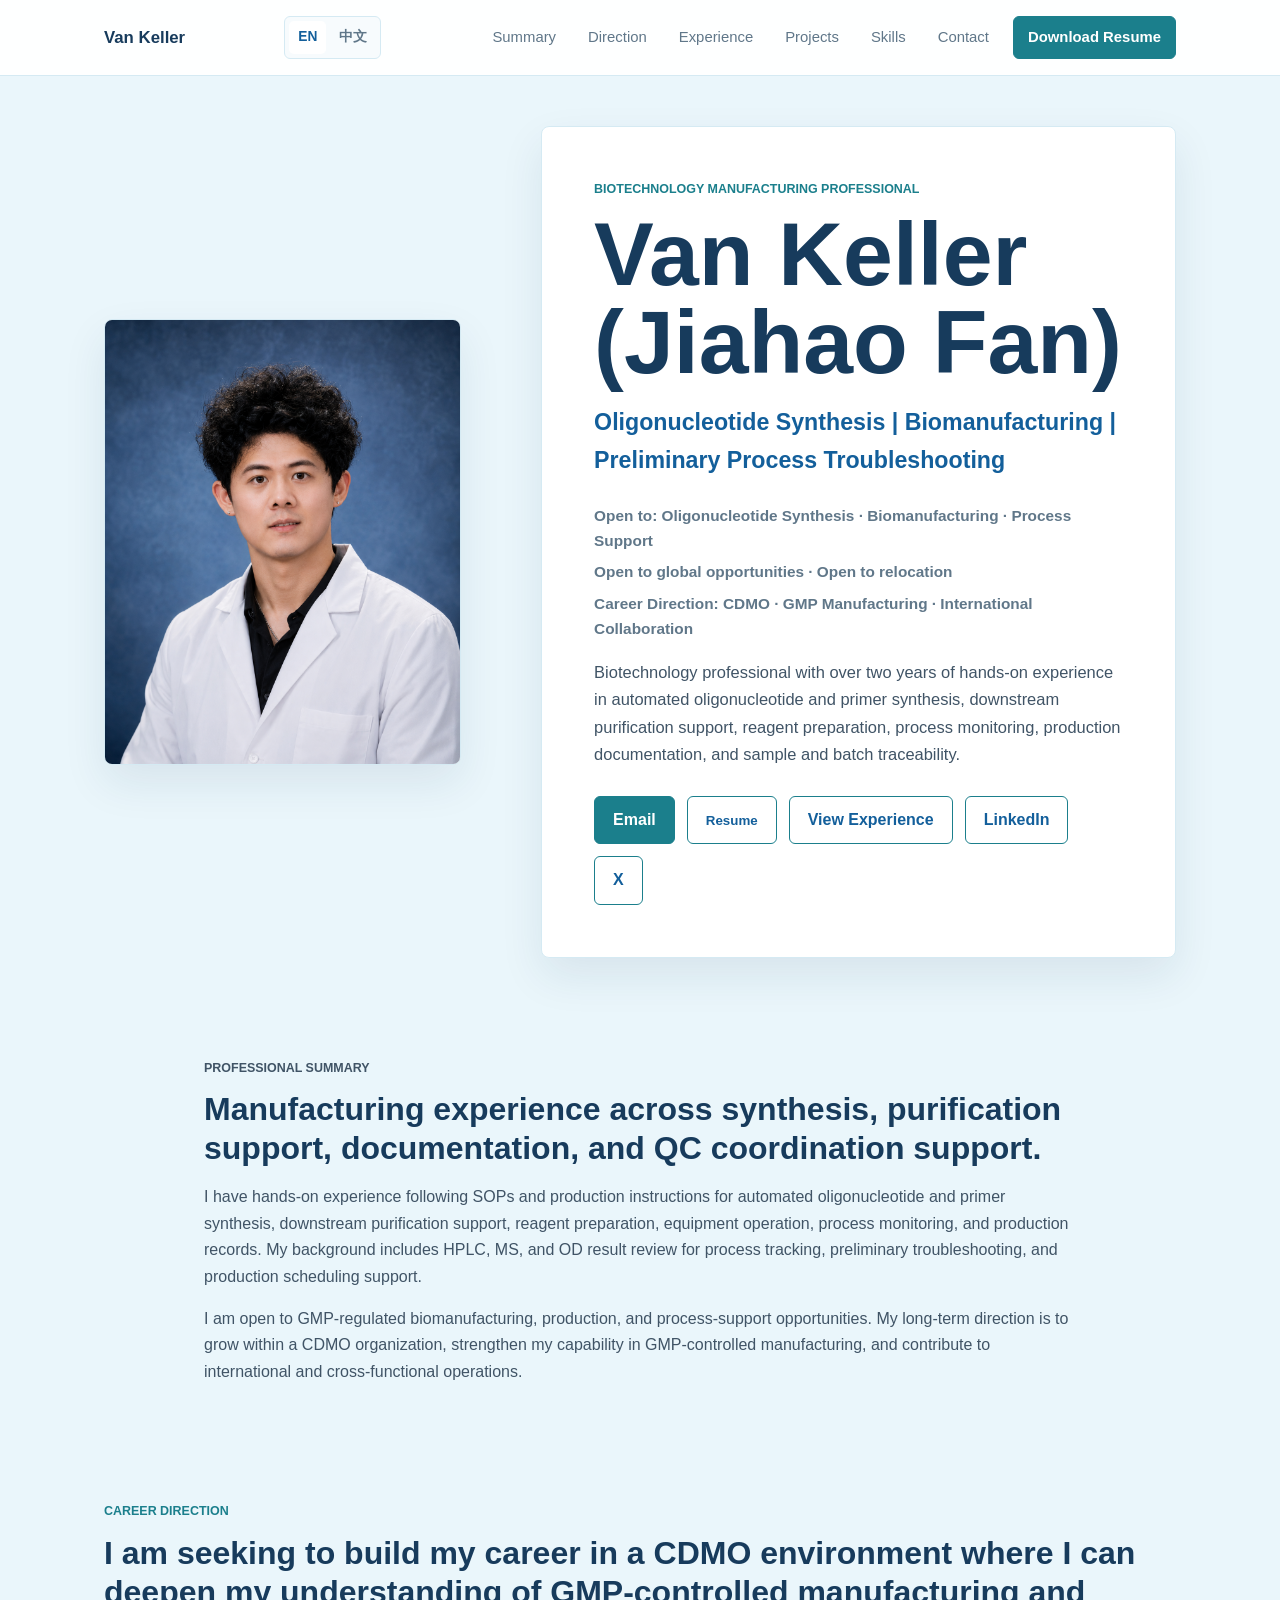
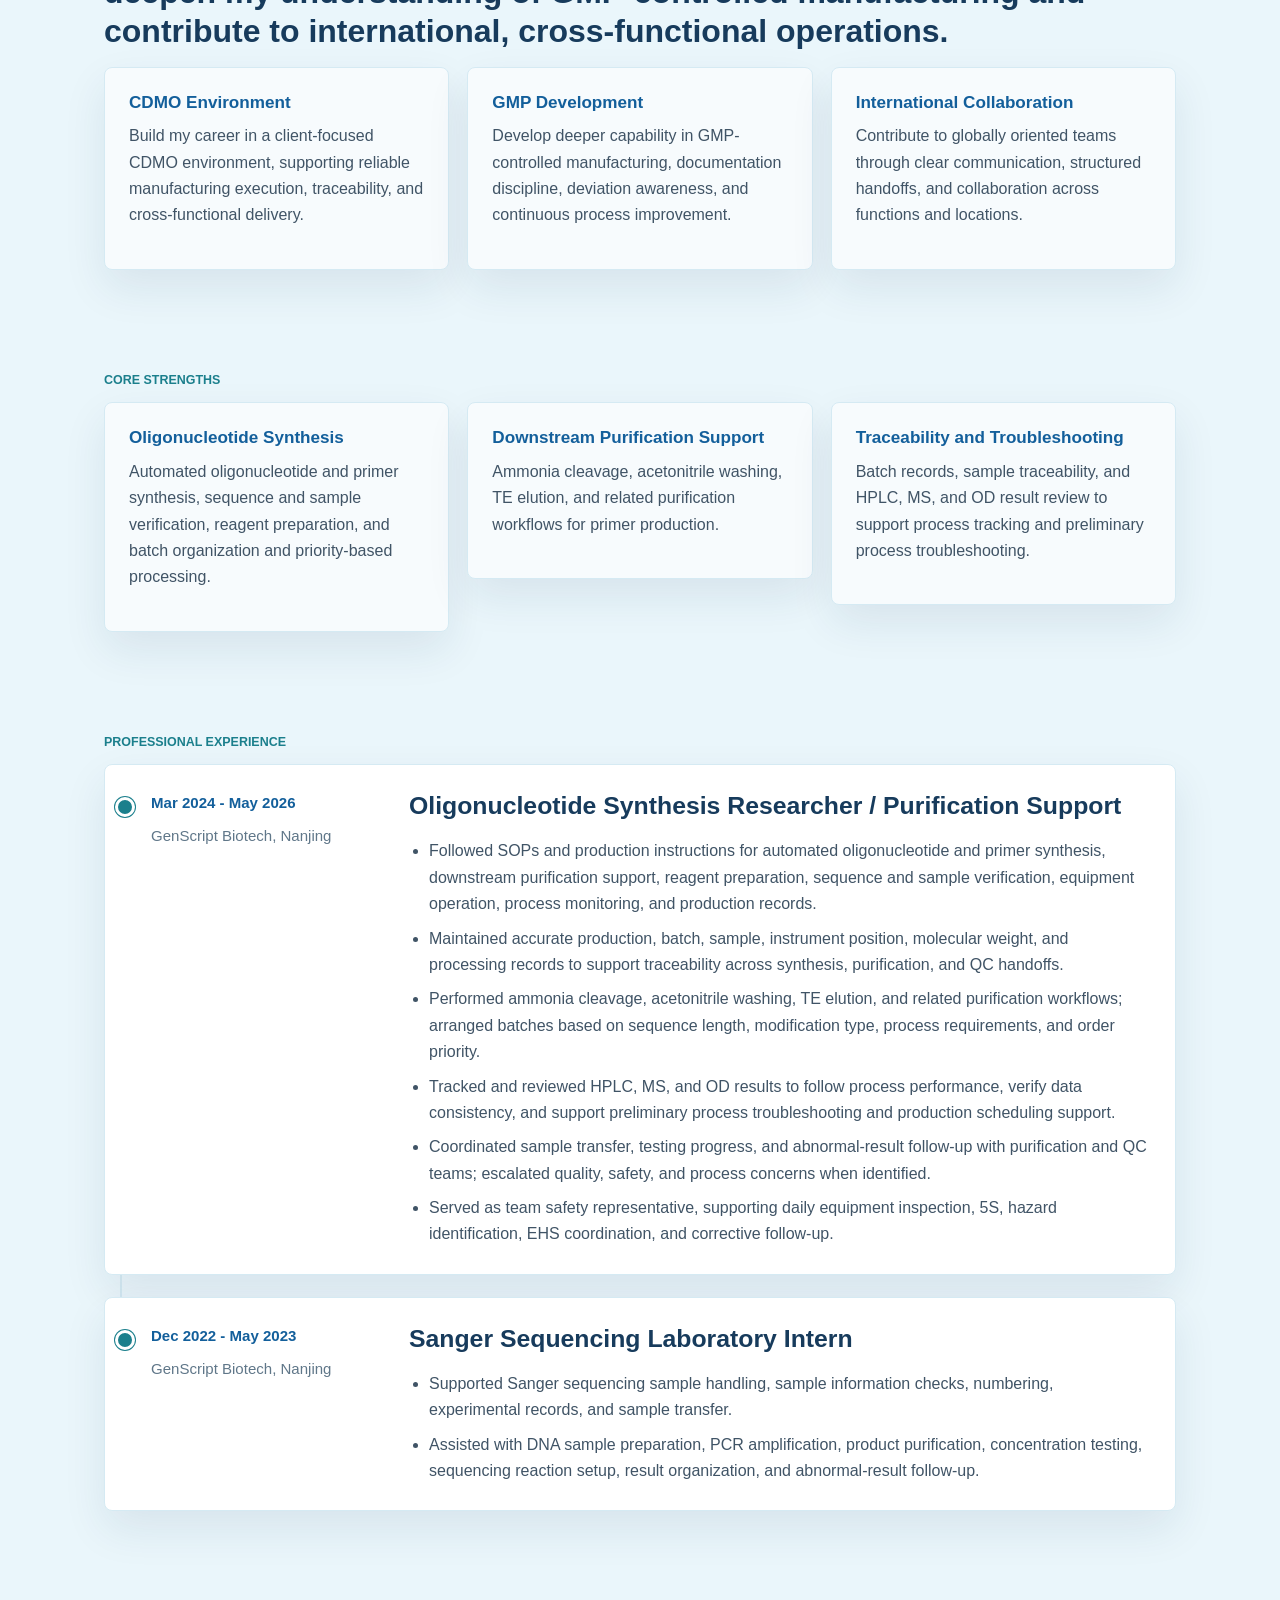
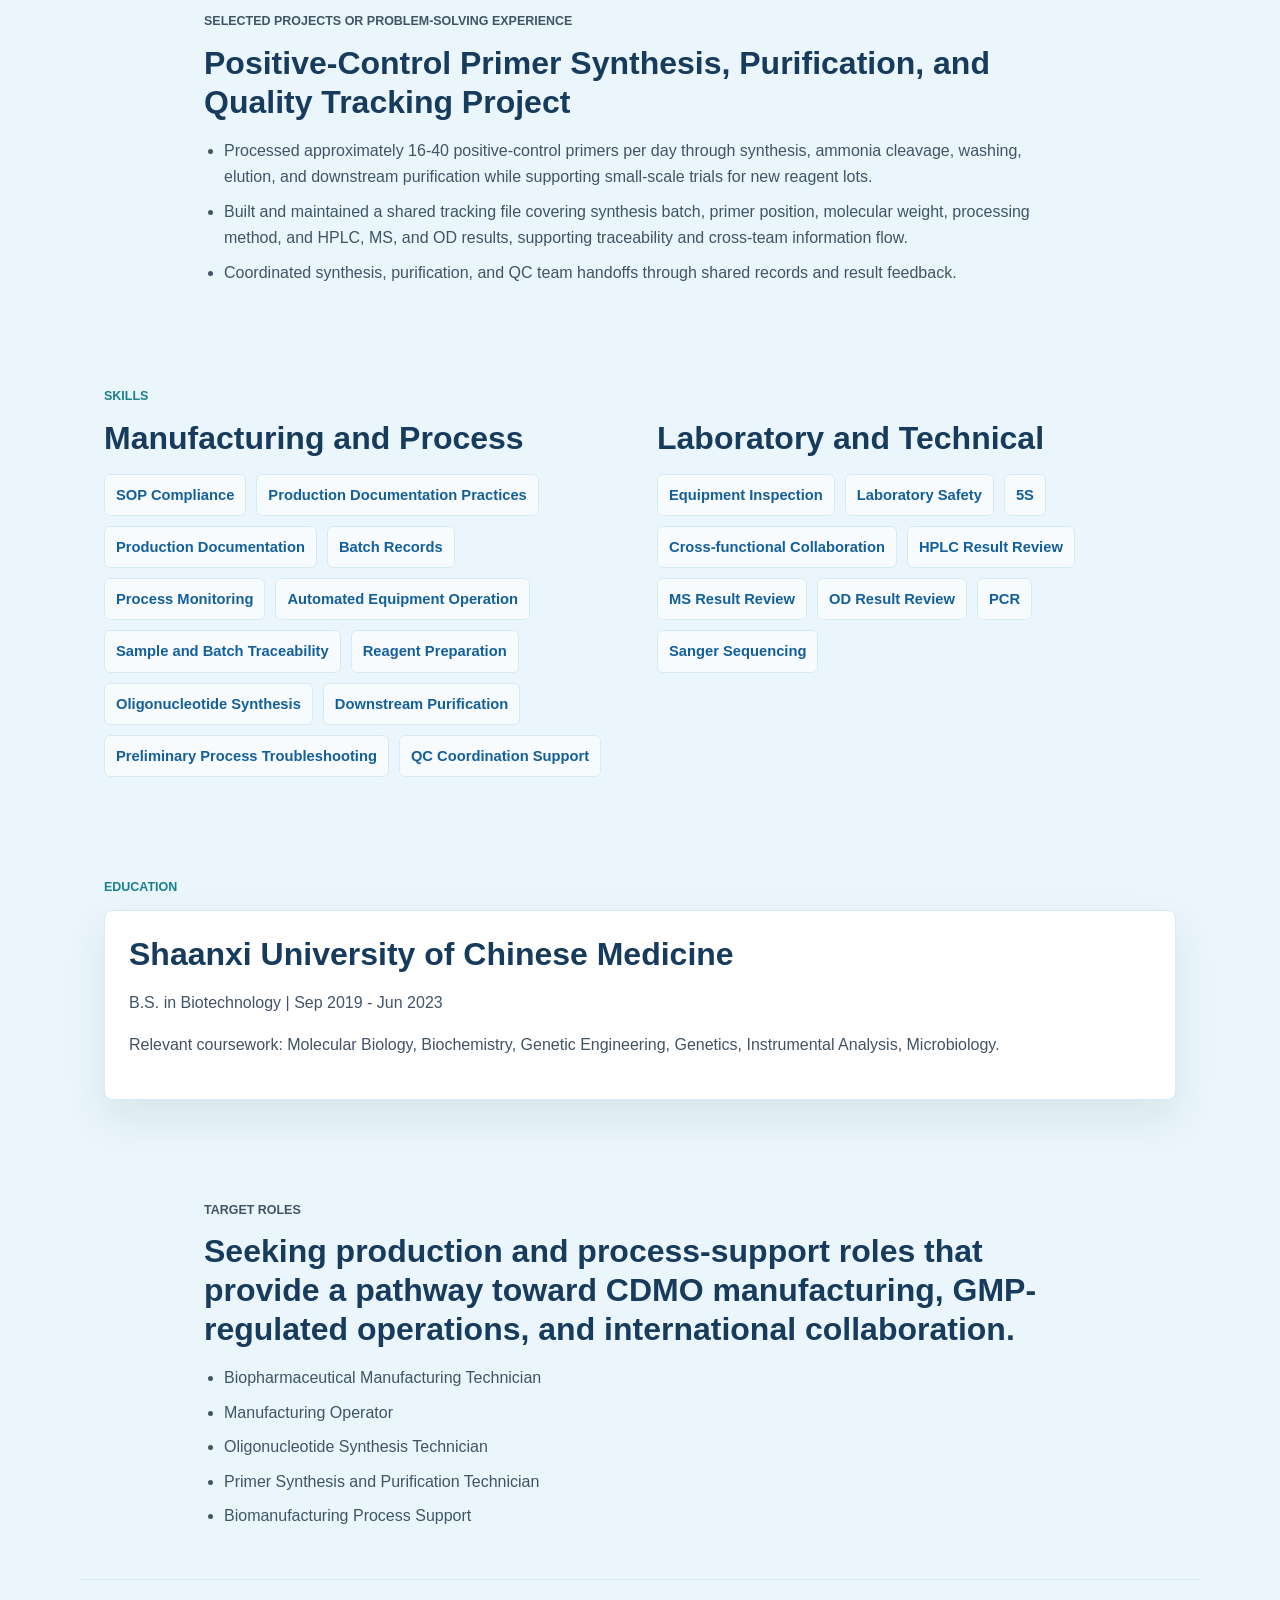
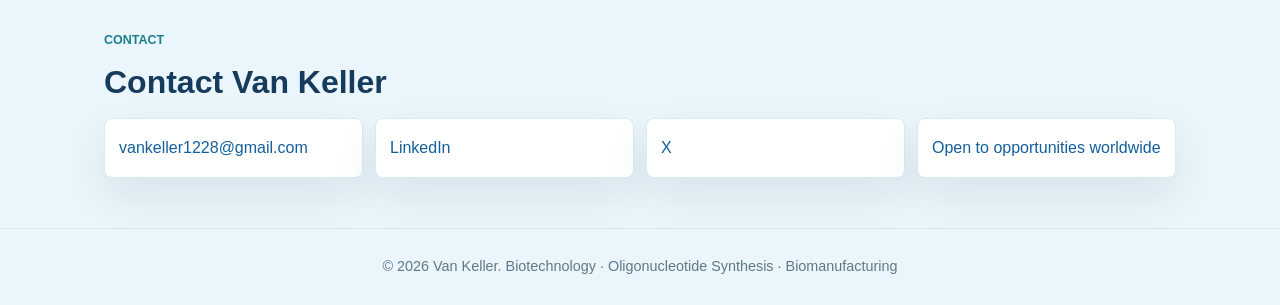
==== index.html @ 10fc8cb0 "Publish professional career website" ====
<!DOCTYPE html>
<html lang="en">
<head>
  <meta charset="UTF-8">
  <meta name="viewport" content="width=device-width, initial-scale=1.0">
  <meta name="description" content="Biotechnology professional with hands-on experience in oligonucleotide synthesis and purification support, seeking CDMO, GMP manufacturing, and international collaboration opportunities.">
  <title>Van Keller | Oligonucleotide Synthesis &amp; Biotechnology Manufacturing</title>
  <link rel="stylesheet" href="styles.css">
</head>
<body>
  <header class="site-header">
    <a class="brand" href="#top" aria-label="Van Keller home">Van Keller</a>
    <div class="language-switch" aria-label="Language switch">
      <a href="index.html" aria-current="page">EN</a>
      <a href="zh.html">中文</a>
    </div>
    <button class="menu-toggle" type="button" aria-expanded="false" aria-controls="primary-navigation">
      <span class="menu-toggle-lines" aria-hidden="true"></span>
      <span class="menu-toggle-text">Menu</span>
    </button>
    <div class="header-actions">
      <nav class="site-nav" id="primary-navigation" aria-label="Primary navigation">
        <a href="#summary">Summary</a>
        <a href="#career-direction">Direction</a>
        <a href="#experience">Experience</a>
        <a href="#projects">Projects</a>
        <a href="#skills">Skills</a>
        <a href="#contact">Contact</a>
      </nav>
      <div class="resume-menu-wrap">
        <button class="nav-resume-button" type="button" aria-expanded="false" aria-controls="resume-menu" data-resume-trigger>
          Download Resume
        </button>
        <div class="resume-menu" id="resume-menu" hidden>
          <a href="assets/resume/Van_Keller_Resume_EN.pdf" download>Download English Resume</a>
          <a href="assets/resume/Van_Keller_Resume_CN.pdf" download>下载中文简历</a>
        </div>
      </div>
      <noscript>
        <a class="nav-resume-button" href="assets/resume/Van_Keller_Resume_EN.pdf" download>Download English Resume</a>
      </noscript>
    </div>
  </header>

  <main id="top">
    <section class="hero section reveal">
      <figure class="hero-photo-frame">
        <img class="hero-photo" src="assets/images/van-keller-profile.png" width="1122" height="1402" alt="Van Keller professional portrait">
      </figure>
      <div class="hero-content">
        <p class="eyebrow">Biotechnology Manufacturing Professional</p>
        <h1>Van Keller (Jiahao Fan)</h1>
        <p class="hero-position">Oligonucleotide Synthesis | Biomanufacturing | Preliminary Process Troubleshooting</p>
        <div class="hero-availability" aria-label="Availability">
          <span>Open to: Oligonucleotide Synthesis · Biomanufacturing · Process Support</span>
          <span>Open to global opportunities · Open to relocation</span>
          <span>Career Direction: CDMO · GMP Manufacturing · International Collaboration</span>
        </div>
        <p class="hero-copy">
          Biotechnology professional with over two years of hands-on experience in automated oligonucleotide and primer synthesis, downstream purification support, reagent preparation, process monitoring, production documentation, and sample and batch traceability.
        </p>
        <div class="hero-actions" aria-label="Contact links">
          <a class="button primary" href="mailto:vankeller1228@gmail.com">Email</a>
          <button class="button secondary" type="button" aria-expanded="false" aria-controls="resume-menu" data-resume-trigger>Resume</button>
          <a class="button secondary" href="#experience">View Experience</a>
          <a class="button secondary" href="https://www.linkedin.com/in/van-keller-2a7b36410" target="_blank" rel="noopener noreferrer">LinkedIn</a>
          <a class="button secondary" href="https://x.com/VanKeller1228" target="_blank" rel="noopener noreferrer">X</a>
        </div>
      </div>
    </section>

    <section id="summary" class="section narrow reveal">
      <p class="section-label">Professional Summary</p>
      <h2>Manufacturing experience across synthesis, purification support, documentation, and QC coordination support.</h2>
      <p>
        I have hands-on experience following SOPs and production instructions for automated oligonucleotide and primer synthesis, downstream purification support, reagent preparation, equipment operation, process monitoring, and production records. My background includes HPLC, MS, and OD result review for process tracking, preliminary troubleshooting, and production scheduling support.
      </p>
      <p>
        I am open to GMP-regulated biomanufacturing, production, and process-support opportunities. My long-term direction is to grow within a CDMO organization, strengthen my capability in GMP-controlled manufacturing, and contribute to international and cross-functional operations.
      </p>
    </section>

    <section id="career-direction" class="section reveal">
      <p class="section-label">Career Direction</p>
      <h2>I am seeking to build my career in a CDMO environment where I can deepen my understanding of GMP-controlled manufacturing and contribute to international, cross-functional operations.</h2>
      <div class="strength-grid">
        <article>
          <h3>CDMO Environment</h3>
          <p>Build my career in a client-focused CDMO environment, supporting reliable manufacturing execution, traceability, and cross-functional delivery.</p>
        </article>
        <article>
          <h3>GMP Development</h3>
          <p>Develop deeper capability in GMP-controlled manufacturing, documentation discipline, deviation awareness, and continuous process improvement.</p>
        </article>
        <article>
          <h3>International Collaboration</h3>
          <p>Contribute to globally oriented teams through clear communication, structured handoffs, and collaboration across functions and locations.</p>
        </article>
      </div>
    </section>

    <section class="section reveal">
      <p class="section-label">Core Strengths</p>
      <div class="strength-grid">
        <article>
          <h3>Oligonucleotide Synthesis</h3>
          <p>Automated oligonucleotide and primer synthesis, sequence and sample verification, reagent preparation, and batch organization and priority-based processing.</p>
        </article>
        <article>
          <h3>Downstream Purification Support</h3>
          <p>Ammonia cleavage, acetonitrile washing, TE elution, and related purification workflows for primer production.</p>
        </article>
        <article>
          <h3>Traceability and Troubleshooting</h3>
          <p>Batch records, sample traceability, and HPLC, MS, and OD result review to support process tracking and preliminary process troubleshooting.</p>
        </article>
      </div>
    </section>

    <section id="experience" class="section reveal">
      <p class="section-label">Professional Experience</p>
      <div class="timeline">
        <article class="timeline-item">
          <div class="timeline-meta">
            <span>Mar 2024 - May 2026</span>
            <span>GenScript Biotech, Nanjing</span>
          </div>
          <div>
            <!-- TODO: Confirm official English job title before final publication. -->
            <h2>Oligonucleotide Synthesis Researcher / Purification Support</h2>
            <ul>
              <li>Followed SOPs and production instructions for automated oligonucleotide and primer synthesis, downstream purification support, reagent preparation, sequence and sample verification, equipment operation, process monitoring, and production records.</li>
              <li>Maintained accurate production, batch, sample, instrument position, molecular weight, and processing records to support traceability across synthesis, purification, and QC handoffs.</li>
              <li>Performed ammonia cleavage, acetonitrile washing, TE elution, and related purification workflows; arranged batches based on sequence length, modification type, process requirements, and order priority.</li>
              <li>Tracked and reviewed HPLC, MS, and OD results to follow process performance, verify data consistency, and support preliminary process troubleshooting and production scheduling support.</li>
              <li>Coordinated sample transfer, testing progress, and abnormal-result follow-up with purification and QC teams; escalated quality, safety, and process concerns when identified.</li>
              <li>Served as team safety representative, supporting daily equipment inspection, 5S, hazard identification, EHS coordination, and corrective follow-up.</li>
            </ul>
          </div>
        </article>

        <article class="timeline-item">
          <div class="timeline-meta">
            <span>Dec 2022 - May 2023</span>
            <span>GenScript Biotech, Nanjing</span>
          </div>
          <div>
            <!-- TODO: Confirm official English job title before final publication. -->
            <h2>Sanger Sequencing Laboratory Intern</h2>
            <ul>
              <li>Supported Sanger sequencing sample handling, sample information checks, numbering, experimental records, and sample transfer.</li>
              <li>Assisted with DNA sample preparation, PCR amplification, product purification, concentration testing, sequencing reaction setup, result organization, and abnormal-result follow-up.</li>
            </ul>
          </div>
        </article>
      </div>
    </section>

    <section id="projects" class="section narrow reveal">
      <p class="section-label">Selected Projects or Problem-Solving Experience</p>
      <h2>Positive-Control Primer Synthesis, Purification, and Quality Tracking Project</h2>
      <ul>
        <li>Processed approximately 16-40 positive-control primers per day through synthesis, ammonia cleavage, washing, elution, and downstream purification while supporting small-scale trials for new reagent lots.</li>
        <li>Built and maintained a shared tracking file covering synthesis batch, primer position, molecular weight, processing method, and HPLC, MS, and OD results, supporting traceability and cross-team information flow.</li>
        <li>Coordinated synthesis, purification, and QC team handoffs through shared records and result feedback.</li>
      </ul>
    </section>

    <section id="skills" class="section reveal">
      <p class="section-label">Skills</p>
      <div class="skill-columns">
        <div>
          <h2>Manufacturing and Process</h2>
          <ul class="tag-list">
            <li>SOP Compliance</li>
            <li>Production Documentation Practices</li>
            <li>Production Documentation</li>
            <li>Batch Records</li>
            <li>Process Monitoring</li>
            <li>Automated Equipment Operation</li>
            <li>Sample and Batch Traceability</li>
            <li>Reagent Preparation</li>
            <li>Oligonucleotide Synthesis</li>
            <li>Downstream Purification</li>
            <li>Preliminary Process Troubleshooting</li>
            <li>QC Coordination Support</li>
          </ul>
        </div>
        <div>
          <h2>Laboratory and Technical</h2>
          <ul class="tag-list">
            <li>Equipment Inspection</li>
            <li>Laboratory Safety</li>
            <li>5S</li>
            <li>Cross-functional Collaboration</li>
            <li>HPLC Result Review</li>
            <li>MS Result Review</li>
            <li>OD Result Review</li>
            <li>PCR</li>
            <li>Sanger Sequencing</li>
          </ul>
        </div>
      </div>
    </section>

    <section class="section reveal">
      <p class="section-label">Education</p>
      <div class="education-block">
        <h2>Shaanxi University of Chinese Medicine</h2>
        <p>B.S. in Biotechnology | Sep 2019 - Jun 2023</p>
        <p>Relevant coursework: Molecular Biology, Biochemistry, Genetic Engineering, Genetics, Instrumental Analysis, Microbiology.</p>
      </div>
    </section>

    <section class="section narrow reveal">
      <p class="section-label">Target Roles</p>
      <h2>Seeking production and process-support roles that provide a pathway toward CDMO manufacturing, GMP-regulated operations, and international collaboration.</h2>
      <ul>
        <li>Biopharmaceutical Manufacturing Technician</li>
        <li>Manufacturing Operator</li>
        <li>Oligonucleotide Synthesis Technician</li>
        <li>Primer Synthesis and Purification Technician</li>
        <li>Biomanufacturing Process Support</li>
      </ul>
    </section>

    <section id="contact" class="section contact-section reveal">
      <p class="section-label">Contact</p>
      <h2>Contact Van Keller</h2>
      <div class="contact-grid">
        <a href="mailto:vankeller1228@gmail.com">vankeller1228@gmail.com</a>
        <a href="https://www.linkedin.com/in/van-keller-2a7b36410" target="_blank" rel="noopener noreferrer">LinkedIn</a>
        <a href="https://x.com/VanKeller1228" target="_blank" rel="noopener noreferrer">X</a>
        <span>Open to opportunities worldwide</span>
      </div>
    </section>
  </main>

  <footer class="site-footer">
    <p>&copy; <span id="year"></span> Van Keller. Biotechnology · Oligonucleotide Synthesis · Biomanufacturing</p>
  </footer>

  <script src="script.js?v=20260618"></script>
</body>
</html>
---- styles.css ----
:root {
  --page-bg: #EAF6FB;
  --surface: #FFFFFF;
  --title: #173B5C;
  --subtitle: #135F9B;
  --accent: #1B7F8C;
  --body: #405466;
  --muted: #607789;
  --card: #F7FBFD;
  --border: #D5EAF3;
  --shadow: 0 18px 44px rgba(23, 59, 92, 0.09);
  --focus: 0 0 0 4px rgba(27, 127, 140, 0.24);
}

* {
  box-sizing: border-box;
}

html {
  scroll-behavior: smooth;
}

body {
  margin: 0;
  background: var(--page-bg);
  color: var(--body);
  font-family: Arial, Helvetica, sans-serif;
  line-height: 1.65;
}

a {
  color: inherit;
}

a:focus-visible,
button:focus-visible {
  outline: none;
  box-shadow: var(--focus);
}

.site-header {
  position: sticky;
  top: 0;
  z-index: 20;
  display: flex;
  align-items: center;
  justify-content: space-between;
  gap: 22px;
  padding: 16px max(22px, calc((100vw - 1120px) / 2 + 24px));
  background: rgba(255, 255, 255, 0.94);
  border-bottom: 1px solid var(--border);
  backdrop-filter: blur(14px);
}

.brand {
  color: var(--title);
  font-size: 1.05rem;
  font-weight: 800;
  text-decoration: none;
}

.brand:hover,
.brand:focus-visible {
  color: var(--subtitle);
}

.language-switch {
  display: inline-flex;
  align-items: center;
  gap: 4px;
  padding: 4px;
  border: 1px solid var(--border);
  border-radius: 6px;
  background: var(--card);
}

.language-switch a {
  min-height: 32px;
  display: inline-flex;
  align-items: center;
  padding: 5px 9px;
  border-radius: 5px;
  color: var(--muted);
  font-size: 0.86rem;
  font-weight: 800;
  text-decoration: none;
}

.language-switch a:hover,
.language-switch a:focus-visible,
.language-switch a[aria-current="page"] {
  background: var(--surface);
  color: var(--subtitle);
}

.header-actions {
  display: flex;
  align-items: center;
  justify-content: flex-end;
  gap: 12px;
}

.resume-menu-wrap {
  position: relative;
  display: inline-flex;
}

.site-nav {
  display: flex;
  flex-wrap: wrap;
  justify-content: flex-end;
  gap: 8px;
  color: var(--muted);
  font-size: 0.93rem;
}

.site-nav a {
  min-height: 40px;
  display: inline-flex;
  align-items: center;
  padding: 8px 12px;
  border-radius: 6px;
  text-decoration: none;
}

.site-nav a:hover,
.site-nav a:focus-visible {
  background: var(--card);
  color: var(--subtitle);
}

.nav-resume-button {
  min-height: 40px;
  display: inline-flex;
  align-items: center;
  justify-content: center;
  padding: 8px 14px;
  border: 1px solid var(--accent);
  border-radius: 6px;
  background: var(--accent);
  color: #FFFFFF;
  cursor: pointer;
  font: inherit;
  font-size: 0.93rem;
  font-weight: 800;
  text-decoration: none;
}

.nav-resume-button:hover,
.nav-resume-button:focus-visible {
  background: var(--subtitle);
  border-color: var(--subtitle);
}

.resume-menu {
  position: absolute;
  right: 0;
  top: calc(100% + 10px);
  z-index: 30;
  min-width: 240px;
  padding: 8px;
  border: 1px solid var(--border);
  border-radius: 8px;
  background: var(--surface);
  box-shadow: var(--shadow);
}

.resume-menu a {
  min-height: 42px;
  display: flex;
  align-items: center;
  padding: 9px 12px;
  border-radius: 6px;
  color: var(--subtitle);
  font-weight: 800;
  text-decoration: none;
}

.resume-menu a:hover,
.resume-menu a:focus-visible {
  background: var(--card);
  color: var(--title);
}

.menu-toggle {
  display: none;
  align-items: center;
  gap: 10px;
  min-height: 42px;
  padding: 8px 12px;
  border: 1px solid var(--border);
  border-radius: 6px;
  background: var(--surface);
  color: var(--title);
  cursor: pointer;
  font: inherit;
  font-weight: 700;
}

.menu-toggle:hover {
  border-color: var(--accent);
  color: var(--subtitle);
}

.menu-toggle-lines {
  position: relative;
  width: 20px;
  height: 2px;
  display: inline-block;
  background: currentColor;
}

.menu-toggle-lines::before,
.menu-toggle-lines::after {
  content: "";
  position: absolute;
  left: 0;
  width: 20px;
  height: 2px;
  background: currentColor;
}

.menu-toggle-lines::before {
  top: -7px;
}

.menu-toggle-lines::after {
  top: 7px;
}

.section {
  max-width: 1120px;
  margin: 0 auto;
  padding: 50px 24px;
}

section[id] {
  scroll-margin-top: 88px;
}

.narrow {
  max-width: 920px;
}

.hero {
  min-height: 78vh;
  display: grid;
  grid-template-columns: minmax(260px, 0.72fr) minmax(0, 1.28fr);
  align-items: center;
  gap: clamp(36px, 7vw, 80px);
}

.hero-content,
.hero-photo-frame,
.strength-grid article,
.timeline-item,
.education-block,
.contact-grid a,
.contact-grid span,
.project-panel,
.target-panel,
.summary-panel {
  border: 1px solid var(--border);
  background: var(--surface);
  box-shadow: var(--shadow);
}

.hero-content {
  padding: clamp(28px, 5vw, 52px);
  border-radius: 8px;
}

.eyebrow,
.section-label {
  margin: 0 0 12px;
  color: var(--accent);
  font-size: 0.78rem;
  font-weight: 800;
  letter-spacing: 0;
  text-transform: uppercase;
}

h1,
h2,
h3,
p {
  margin-top: 0;
}

h1 {
  margin-bottom: 16px;
  color: var(--title);
  font-size: clamp(3rem, 7vw, 5.8rem);
  line-height: 0.98;
  letter-spacing: 0;
}

h2 {
  margin-bottom: 16px;
  color: var(--title);
  font-size: clamp(1.45rem, 2.5vw, 2.15rem);
  line-height: 1.22;
  letter-spacing: 0;
}

h3 {
  margin-bottom: 10px;
  color: var(--subtitle);
  font-size: 1.07rem;
  line-height: 1.25;
}

.hero-position {
  max-width: 700px;
  color: var(--subtitle);
  font-size: clamp(1.08rem, 2vw, 1.45rem);
  font-weight: 800;
}

.hero-availability {
  display: grid;
  gap: 6px;
  margin: 0 0 18px;
  color: var(--muted);
  font-size: 0.96rem;
  font-weight: 700;
}

.hero-availability span {
  display: block;
}

.hero-copy {
  max-width: 760px;
  color: var(--body);
  font-size: 1.03rem;
}

.hero-actions {
  display: flex;
  flex-wrap: wrap;
  gap: 12px;
  margin-top: 28px;
}

.button {
  display: inline-flex;
  align-items: center;
  justify-content: center;
  min-height: 46px;
  padding: 10px 18px;
  border: 1px solid var(--accent);
  border-radius: 6px;
  font-weight: 800;
  text-decoration: none;
  transition: background-color 160ms ease, border-color 160ms ease, color 160ms ease, transform 160ms ease;
}

.button.primary {
  background: var(--accent);
  color: #FFFFFF;
}

.button.secondary {
  background: #FFFFFF;
  color: var(--subtitle);
}

.button:hover,
.button:focus-visible {
  transform: translateY(-1px);
}

.button.primary:hover,
.button.primary:focus-visible {
  background: var(--subtitle);
  border-color: var(--subtitle);
}

.button.secondary:hover,
.button.secondary:focus-visible {
  border-color: var(--subtitle);
  background: var(--card);
  color: var(--title);
}

.hero-photo-frame {
  width: min(100%, 380px);
  margin: 0;
  justify-self: start;
  border-radius: 8px;
  overflow: hidden;
  background: var(--surface);
}

.hero-photo {
  aspect-ratio: 4 / 5;
  width: 100%;
  height: auto;
  display: block;
  object-fit: cover;
  object-position: center 38%;
}

.summary-panel,
.project-panel,
.target-panel {
  padding: clamp(24px, 4vw, 38px);
  border-radius: 8px;
}

.strength-grid {
  display: grid;
  grid-template-columns: repeat(3, minmax(0, 1fr));
  gap: 18px;
  align-items: start;
}

.strength-grid article,
.education-block {
  height: auto;
  padding: 24px;
  border-radius: 8px;
  background: var(--card);
}

.strength-grid p,
.education-block p,
.narrow p,
.timeline li,
.project-panel li,
.target-panel li {
  color: var(--body);
}

.timeline {
  position: relative;
  display: grid;
  gap: 22px;
}

.timeline::before {
  content: "";
  position: absolute;
  left: 16px;
  top: 10px;
  bottom: 10px;
  width: 2px;
  background: var(--border);
}

.timeline-item {
  position: relative;
  display: grid;
  grid-template-columns: 230px minmax(0, 1fr);
  gap: 28px;
  padding: 26px 28px 26px 46px;
  border-radius: 8px;
  background: var(--surface);
}

.timeline-item::before {
  content: "";
  position: absolute;
  left: 10px;
  top: 32px;
  width: 14px;
  height: 14px;
  border: 3px solid var(--surface);
  border-radius: 50%;
  background: var(--accent);
  box-shadow: 0 0 0 1px var(--accent);
}

.timeline-meta {
  display: grid;
  gap: 8px;
  align-content: start;
  color: var(--muted);
  font-size: 0.94rem;
}

.timeline-meta span:first-child {
  color: var(--subtitle);
  font-weight: 800;
}

.timeline-item h2 {
  font-size: clamp(1.18rem, 2vw, 1.55rem);
  line-height: 1.25;
}

ul {
  margin: 0;
  padding-left: 20px;
}

li + li {
  margin-top: 8px;
}

.skill-columns {
  display: grid;
  grid-template-columns: repeat(2, minmax(0, 1fr));
  gap: 34px;
}

.tag-list {
  display: flex;
  flex-wrap: wrap;
  gap: 10px;
  padding: 0;
  list-style: none;
}

.tag-list li {
  margin: 0;
  padding: 8px 11px;
  border: 1px solid var(--border);
  border-radius: 6px;
  background: var(--card);
  color: var(--subtitle);
  font-size: 0.92rem;
  font-weight: 700;
}

.education-block {
  background: var(--surface);
}

.contact-section {
  border-top: 1px solid var(--border);
}

.contact-grid {
  display: grid;
  grid-template-columns: repeat(4, minmax(0, 1fr));
  gap: 12px;
}

.contact-grid a,
.contact-grid span {
  min-height: 60px;
  display: flex;
  align-items: center;
  padding: 14px;
  border-radius: 8px;
  color: var(--subtitle);
  text-decoration: none;
  word-break: break-word;
}

.contact-grid a {
  transition: background-color 160ms ease, border-color 160ms ease, color 160ms ease, transform 160ms ease;
}

.contact-grid a:hover,
.contact-grid a:focus-visible {
  transform: translateY(-1px);
  border-color: var(--accent);
  background: var(--card);
  color: var(--title);
}

.site-footer {
  padding: 26px 24px;
  border-top: 1px solid var(--border);
  color: var(--muted);
  font-size: 0.9rem;
  text-align: center;
}

.site-footer p {
  margin: 0;
}

.reveal {
  animation: section-in 520ms ease both;
}

@keyframes section-in {
  from {
    opacity: 0;
    transform: translateY(16px);
  }

  to {
    opacity: 1;
    transform: translateY(0);
  }
}

@media (prefers-reduced-motion: reduce) {
  *,
  *::before,
  *::after {
    scroll-behavior: auto !important;
    animation-duration: 1ms !important;
    animation-iteration-count: 1 !important;
    transition-duration: 1ms !important;
  }
}

@media (max-width: 900px) {
  .hero,
  .timeline-item,
  .skill-columns,
  .contact-grid {
    grid-template-columns: 1fr;
  }

  .hero {
    min-height: auto;
  }

  .hero-photo-frame {
    justify-self: start;
    width: min(100%, 320px);
  }

  .strength-grid {
    grid-template-columns: 1fr;
  }

  .timeline-meta {
    grid-template-columns: repeat(2, minmax(0, 1fr));
  }
}

@media (max-width: 720px) {
  .site-header {
    align-items: stretch;
    flex-wrap: wrap;
    gap: 12px;
    padding: 14px 18px;
  }

  .header-actions {
    width: 100%;
    flex-direction: column;
    align-items: stretch;
    order: 3;
  }

  .resume-menu-wrap,
  .nav-resume-button {
    width: 100%;
  }

  .resume-menu {
    left: 0;
    right: 0;
    width: 100%;
  }

  .brand {
    min-height: 42px;
    display: inline-flex;
    align-items: center;
  }

  .menu-toggle {
    display: inline-flex;
    margin-left: auto;
  }

  .language-switch {
    order: 2;
  }

  .site-nav {
    width: 100%;
    max-height: 0;
    overflow: hidden;
    flex-direction: column;
    gap: 4px;
    padding: 0;
    border-top: 0 solid transparent;
    transition: max-height 220ms ease, padding-top 220ms ease, border-color 220ms ease;
  }

  .site-nav.is-open {
    max-height: 360px;
    padding-top: 10px;
    border-top: 1px solid var(--border);
  }

  .site-nav a {
    width: 100%;
  }

  .section {
    padding: 38px 18px;
  }

  .hero-content,
  .summary-panel,
  .project-panel,
  .target-panel {
    padding: 24px;
  }

  .timeline::before {
    left: 15px;
  }

  .timeline-item {
    padding: 24px 20px 24px 42px;
  }

  .timeline-meta {
    grid-template-columns: 1fr;
  }
}
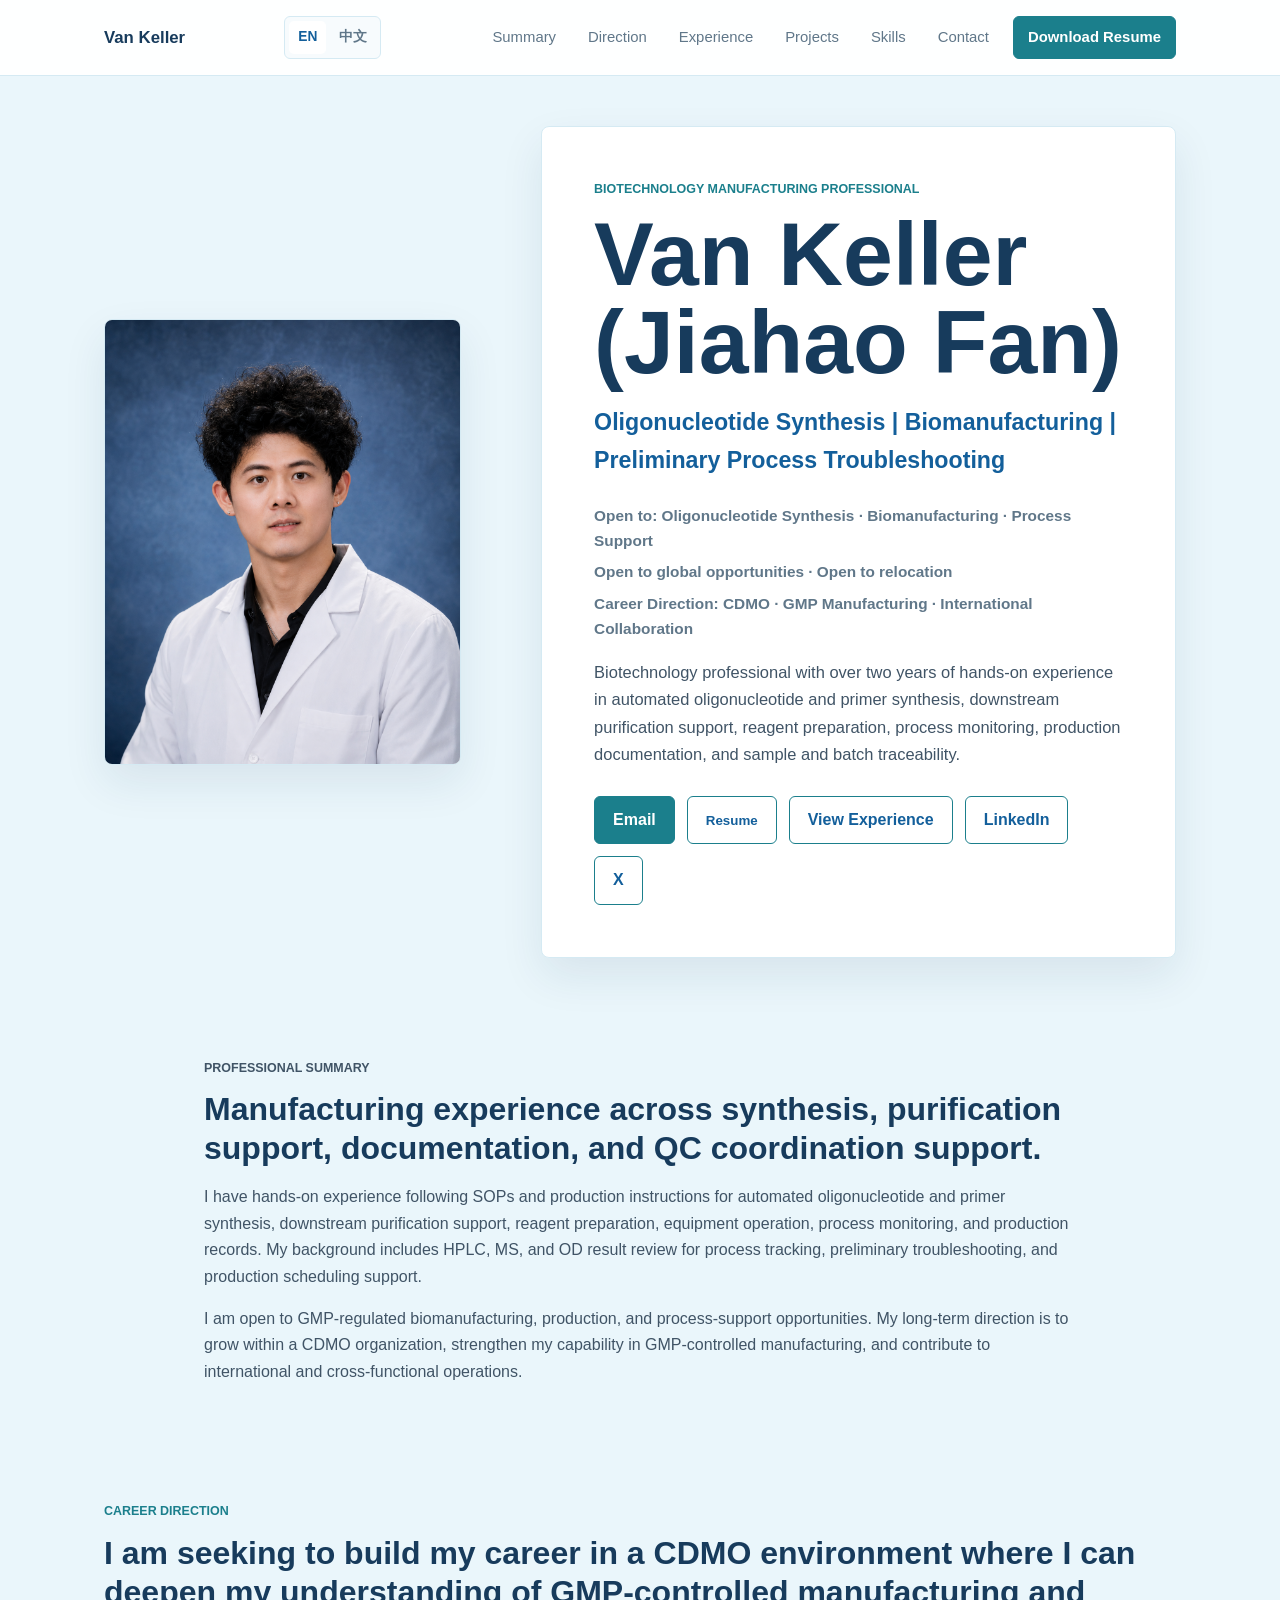
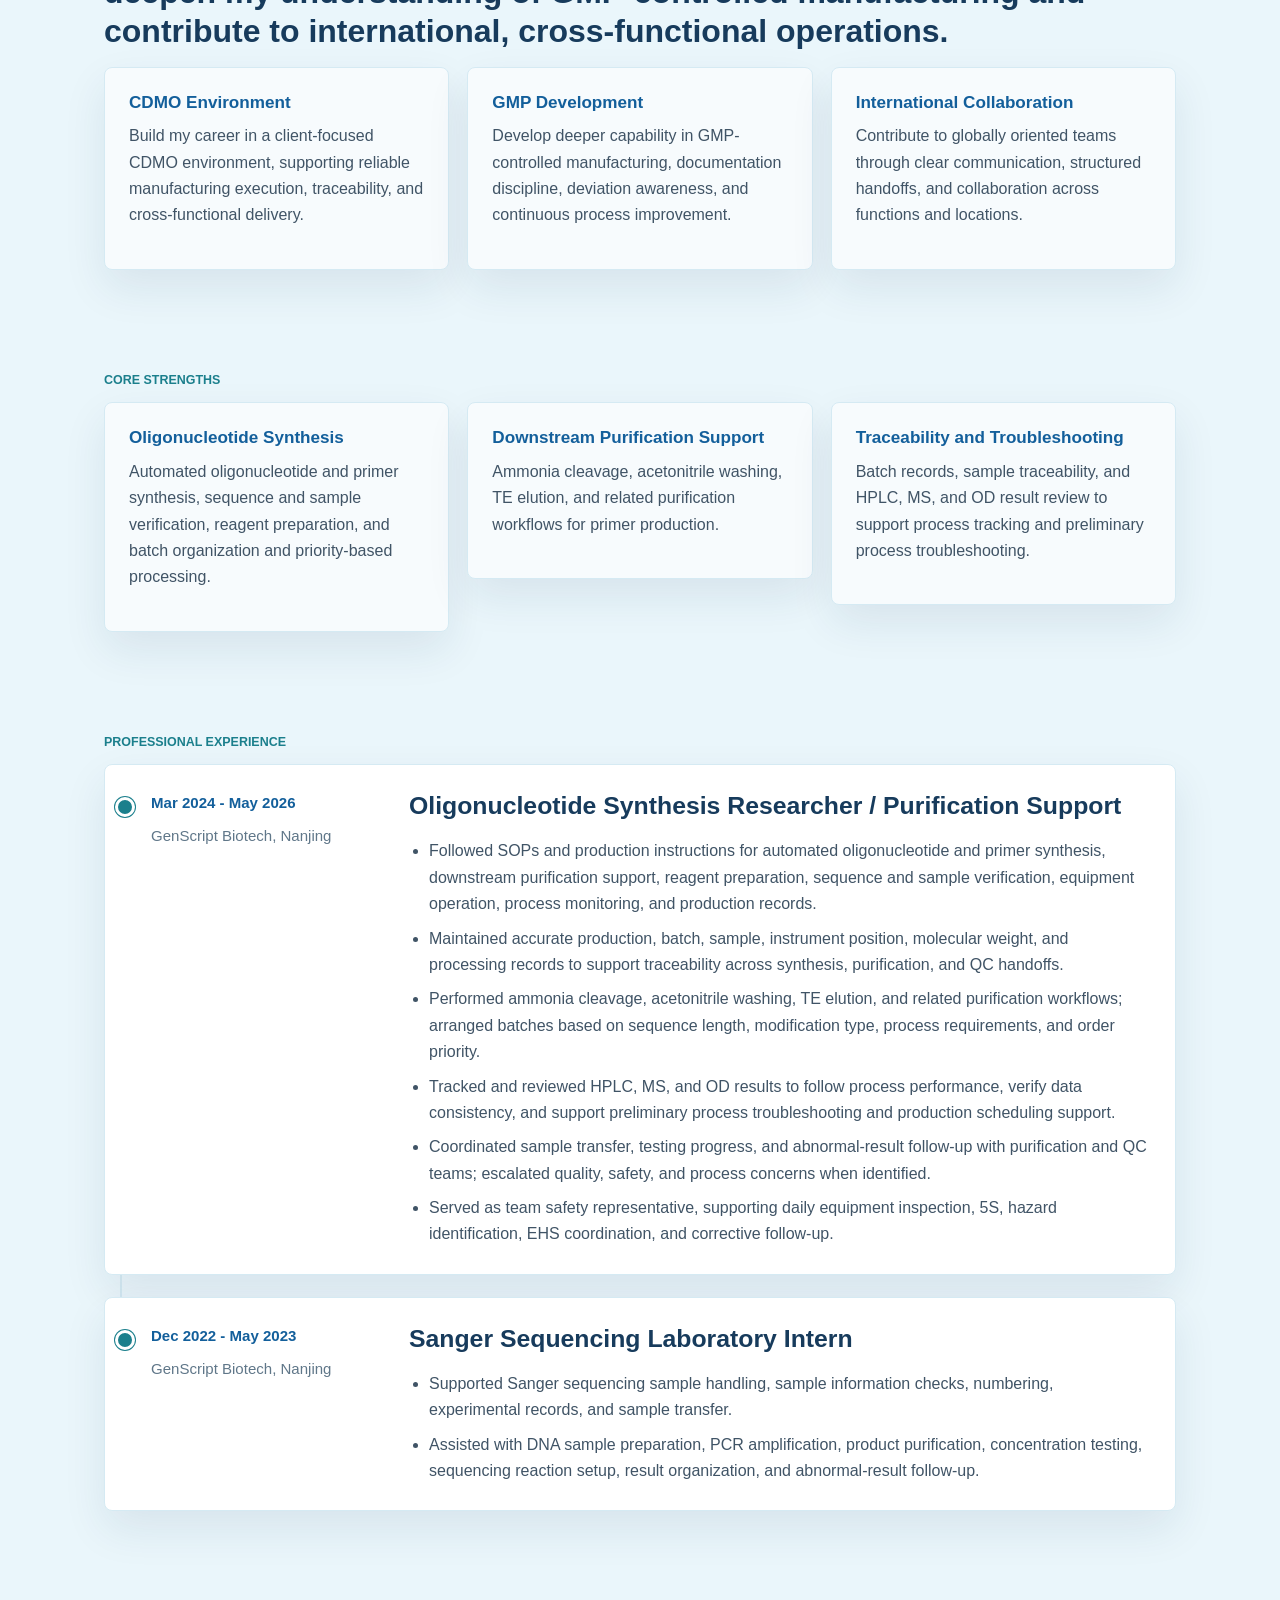
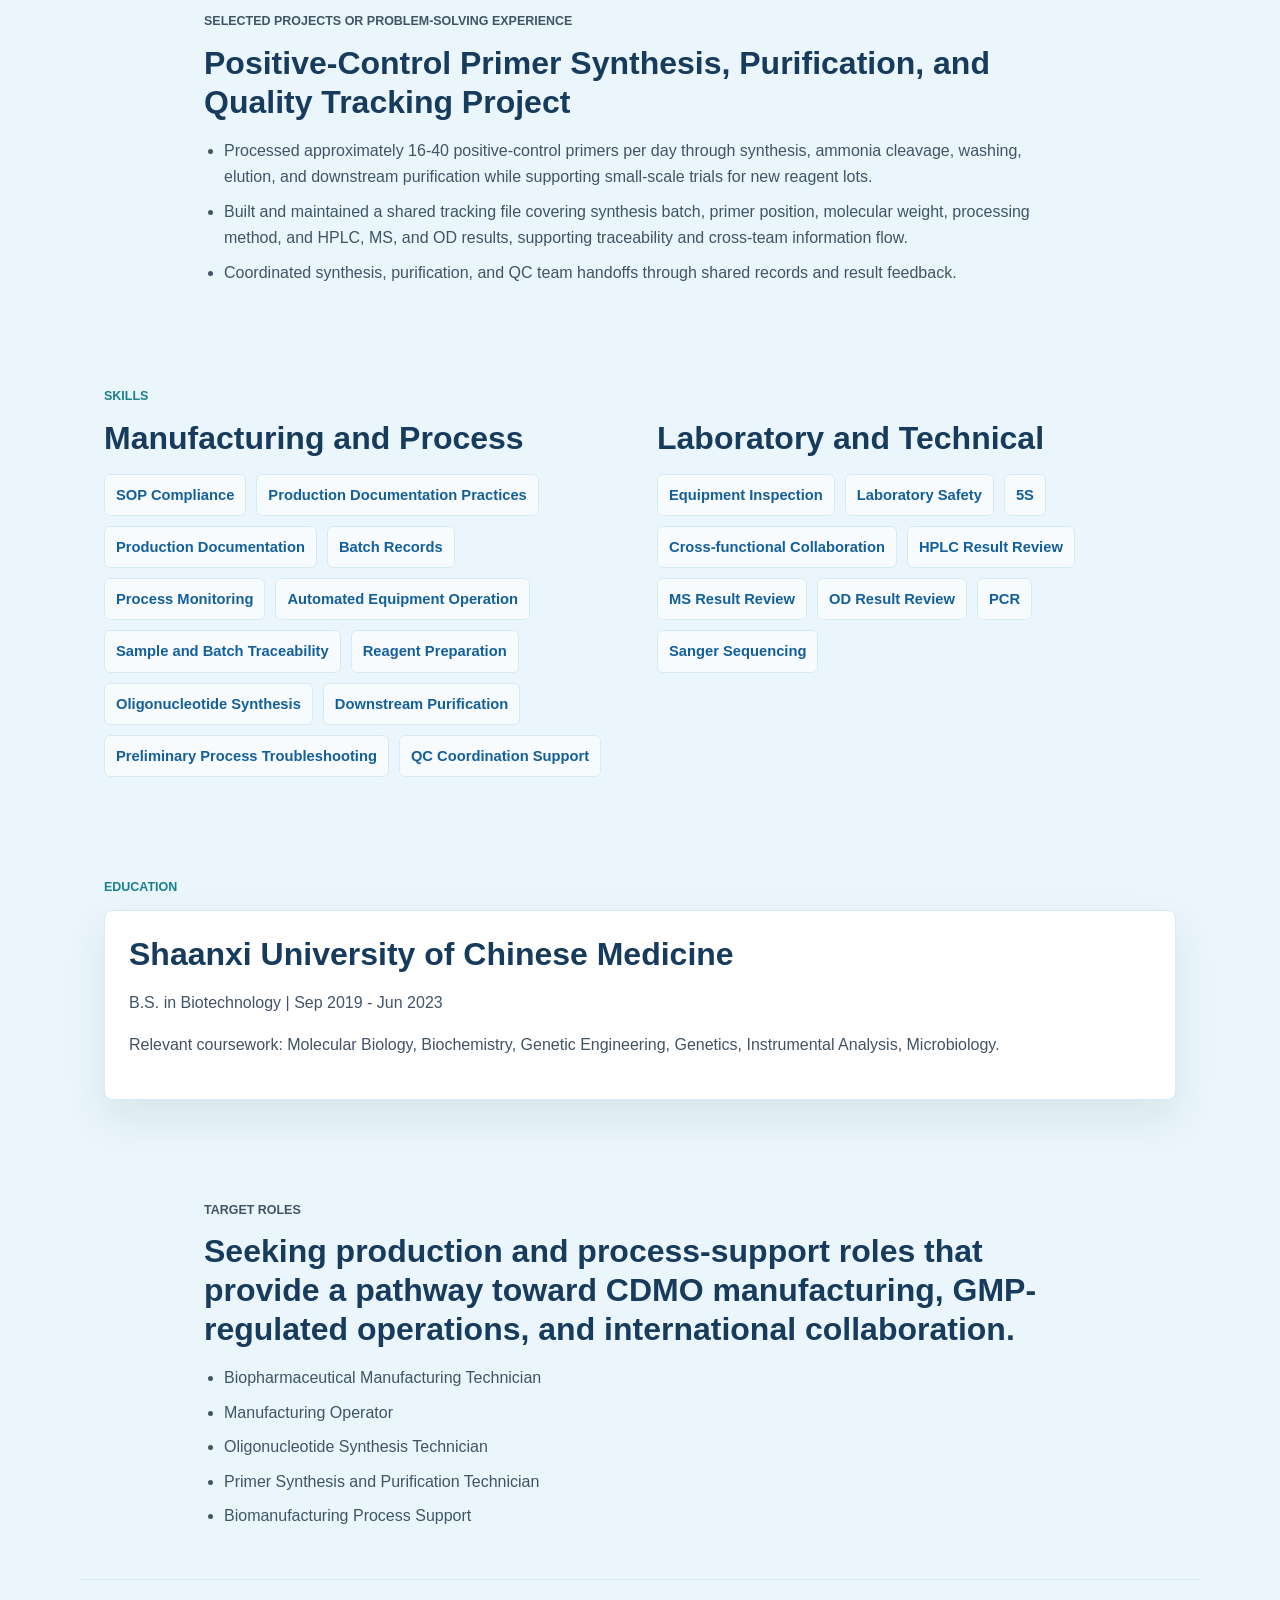
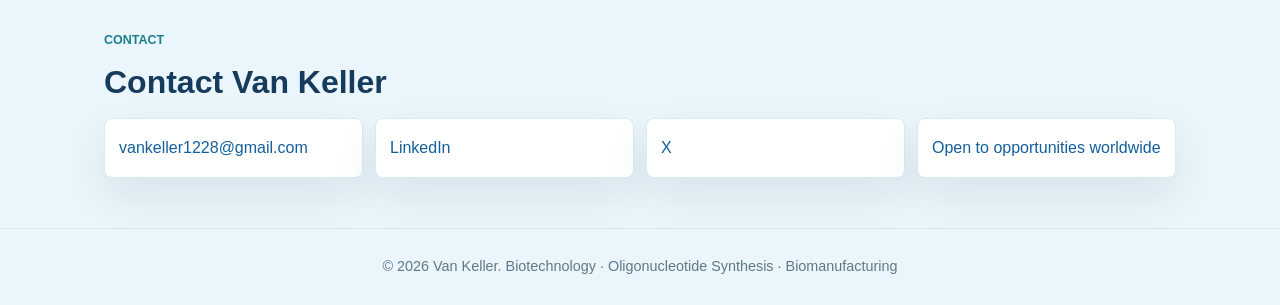
==== commit de0948f9: "Remove publication TODO comments" ====
--- a/index.html
+++ b/index.html
@@ -126,7 +126,6 @@
             <span>GenScript Biotech, Nanjing</span>
           </div>
           <div>
-            <!-- TODO: Confirm official English job title before final publication. -->
             <h2>Oligonucleotide Synthesis Researcher / Purification Support</h2>
             <ul>
               <li>Followed SOPs and production instructions for automated oligonucleotide and primer synthesis, downstream purification support, reagent preparation, sequence and sample verification, equipment operation, process monitoring, and production records.</li>
@@ -145,7 +144,6 @@
             <span>GenScript Biotech, Nanjing</span>
           </div>
           <div>
-            <!-- TODO: Confirm official English job title before final publication. -->
             <h2>Sanger Sequencing Laboratory Intern</h2>
             <ul>
               <li>Supported Sanger sequencing sample handling, sample information checks, numbering, experimental records, and sample transfer.</li>
